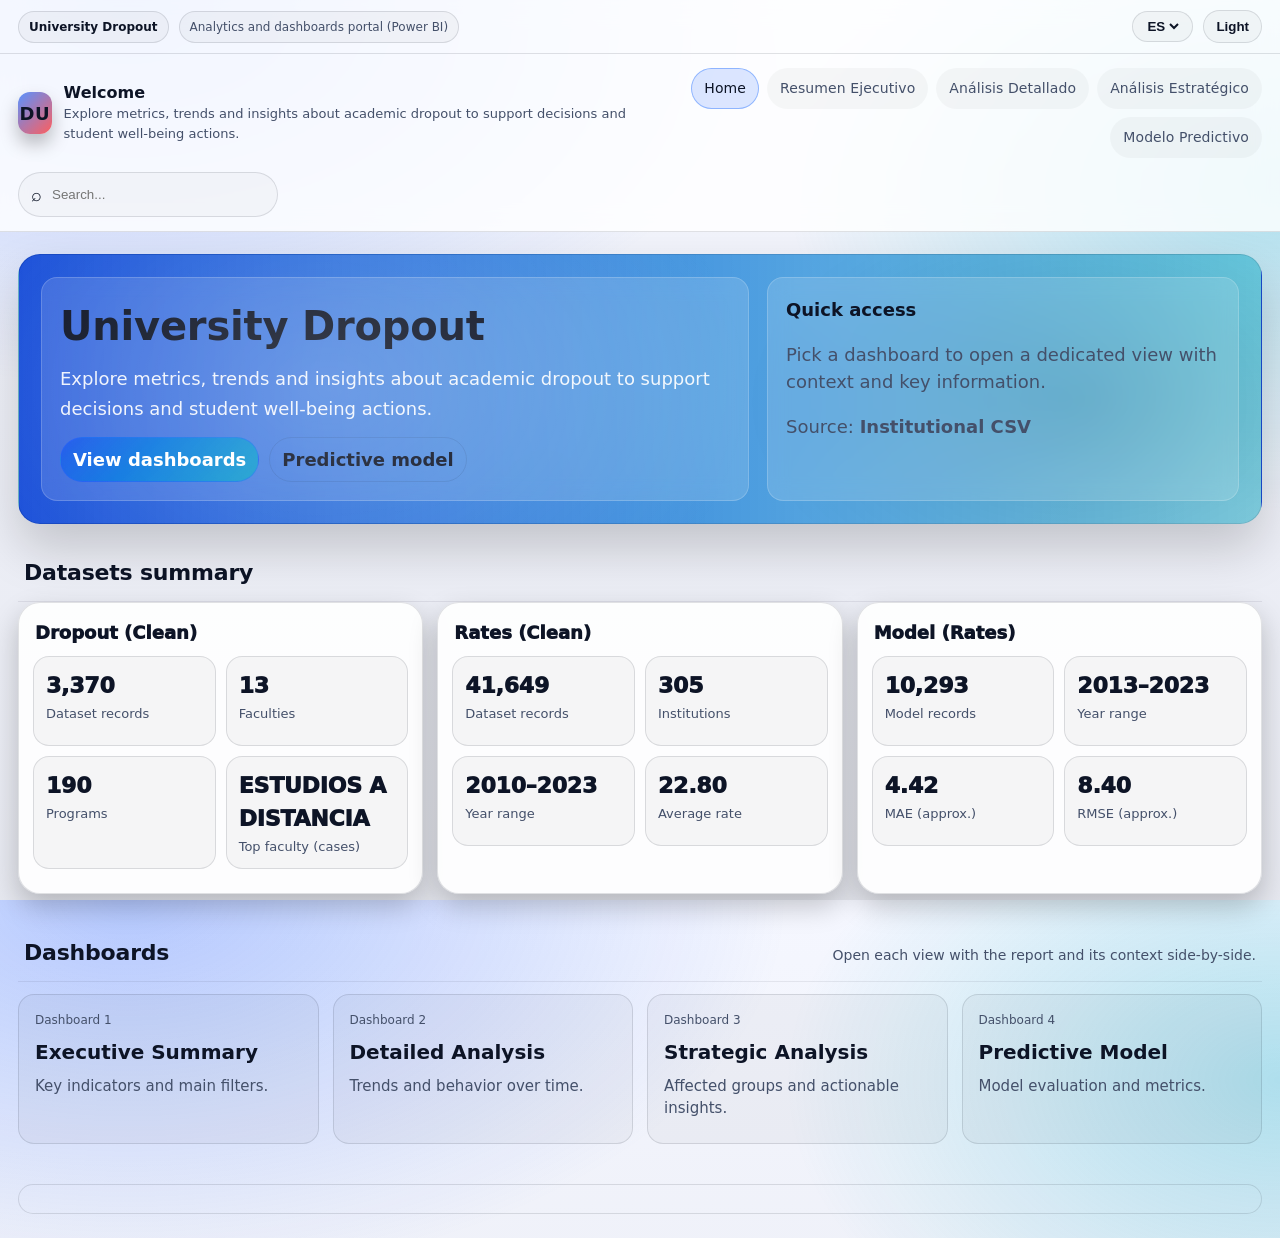
==== web/index.html @ d369e5f2 "Proyecto desercion completo" ====
<!doctype html>
<html lang="es" data-theme="dark">
  <head>
    <meta charset="utf-8" />
    <meta name="viewport" content="width=device-width, initial-scale=1" />
    <title>Deserción Universitaria | Portal</title>
    <meta
      name="description"
      content="Bienvenida y acceso a los 4 dashboards de Deserción Universitaria en Power BI."
    />
    <link rel="stylesheet" href="style.css" />
    <script src="app.js" defer></script>
  </head>
  <body>
    <header class="site-header">
      <div class="container utility-bar">
        <div class="utility-left">
          <span class="pill">
            <strong data-i18n="home.title">Deserción Universitaria</strong>
          </span>
          <span class="pill muted" data-i18n="home.subtitle">
            Portal de análisis y dashboards (Power BI)
          </span>
        </div>
        <div class="utility-right">
          <div class="control">
            <label class="sr-only" for="lang" data-i18n="ui.lang">Idioma</label>
            <select id="lang" data-lang-select aria-label="Idioma">
              <option value="es">ES</option>
              <option value="en">EN</option>
            </select>
          </div>
          <button class="btn" type="button" data-theme-toggle aria-pressed="true">
            Oscuro
          </button>
        </div>
      </div>

      <div class="container header-inner">
        <div class="brand">
          <div class="brand-mark" aria-hidden="true">DU</div>
          <div class="brand-text">
            <div class="brand-title" data-i18n="home.welcomeTitle">Bienvenido(a)</div>
            <div class="brand-subtitle" data-i18n="home.welcomeBody">
              Explora métricas, tendencias y hallazgos sobre deserción académica.
            </div>
          </div>
        </div>

        <nav class="top-nav" aria-label="Navegación principal">
          <a class="nav-link is-active" href="index.html" data-i18n="nav.home">Inicio</a>
          <a class="nav-link" href="dashboard-1.html">Resumen Ejecutivo</a>
          <a class="nav-link" href="dashboard-2.html">Análisis Detallado</a>
          <a class="nav-link" href="dashboard-3.html">Análisis Estratégico</a>
          <a class="nav-link" href="dashboard-4.html">Modelo Predictivo</a>
        </nav>
      </div>

      <div class="container" style="padding: 0 18px 14px">
        <div class="search" role="search" aria-label="Buscar (local)">
          <span aria-hidden="true">⌕</span>
          <input
            type="search"
            id="q"
            data-i18n-placeholder="ui.search"
            placeholder="Buscar..."
            aria-label="Buscar"
            data-card-search
          />
        </div>
      </div>
    </header>

    <main class="container" data-load-summary>
      <div
        data-summary-scope="desercion"
        data-csv="../data_lake/processed/dataset_desercion_clean.csv"
        data-error-target="[data-summary-error='desercion']"
      ></div>
      <div
        data-summary-scope="tasas"
        data-csv="../data_lake/processed/dataset_tasas_clean.csv"
        data-error-target="[data-summary-error='tasas']"
      ></div>
      <div
        data-summary-scope="modelo"
        data-csv="../data_lake/processed/modelo_tasas.csv"
        data-error-target="[data-summary-error='modelo']"
      ></div>
      <section class="hero">
        <div class="hero-banner">
          <div class="hero-content">
            <div class="hero-copy">
              <h1 data-i18n="home.title">Deserción Universitaria</h1>
              <p data-i18n="home.welcomeBody">
                Explora métricas, tendencias y hallazgos sobre deserción académica para apoyar
                decisiones y acciones de bienestar estudiantil.
              </p>
              <div class="hero-actions">
                <a class="btn btn-primary" href="dashboard-1.html" data-i18n="home.cta.dashboards"
                  >Ver dashboards</a
                >
                <a class="btn btn-ghost" href="dashboard-4.html" data-i18n="home.cta.model"
                  >Modelo predictivo</a
                >
              </div>
            </div>
            <div class="hero-panel">
              <div class="hero-panel-title" data-i18n="home.quick">Acceso rápido</div>
              <p class="muted" data-i18n="home.quickBody">
                Selecciona uno de los dashboards para abrirlo en una vista con información y
                contexto.
              </p>
              <p class="muted" style="margin: 10px 0 0">
                <span data-i18n="kpi.updated">Fuente</span>:
                <strong data-i18n="kpi.updated.value">CSV institucional</strong>
              </p>
            </div>
          </div>
        </div>
      </section>

      <section class="section">
        <div class="section-head">
          <h2 class="section-title" data-i18n="section.datasets.title">Resumen de datasets</h2>
        </div>

        <div class="dataset-grid" aria-label="Resumen de datasets">
          <article class="dataset-card">
            <div class="dataset-head">
              <div class="dataset-title" data-i18n="section.desercion">Deserción (Clean)</div>
            </div>
            <div class="dataset-stats">
              <div class="stat">
                <div class="stat-value" data-kpi="desercion.records">—</div>
                <div class="stat-label" data-i18n="kpi.records">Registros en el dataset</div>
              </div>
              <div class="stat">
                <div class="stat-value" data-kpi="desercion.faculties">—</div>
                <div class="stat-label" data-i18n="label.faculties">Facultades</div>
              </div>
              <div class="stat">
                <div class="stat-value" data-kpi="desercion.programs">—</div>
                <div class="stat-label" data-i18n="label.programs">Programas</div>
              </div>
              <div class="stat">
                <div class="stat-value" data-kpi="desercion.topFaculty">—</div>
                <div class="stat-label" data-i18n="kpi.topFaculty">Facultad con más casos</div>
              </div>
            </div>
            <p class="muted" style="margin: 10px 2px 0" data-summary-error="desercion"></p>
          </article>

          <article class="dataset-card">
            <div class="dataset-head">
              <div class="dataset-title" data-i18n="section.tasas">Tasas (Clean)</div>
            </div>
            <div class="dataset-stats">
              <div class="stat">
                <div class="stat-value" data-kpi="tasas.records">—</div>
                <div class="stat-label" data-i18n="kpi.records">Registros en el dataset</div>
              </div>
              <div class="stat">
                <div class="stat-value" data-kpi="tasas.ies">—</div>
                <div class="stat-label" data-i18n="label.ies">IES</div>
              </div>
              <div class="stat">
                <div class="stat-value" data-kpi="tasas.yearRange">—</div>
                <div class="stat-label" data-i18n="label.yearRange">Rango de años</div>
              </div>
              <div class="stat">
                <div class="stat-value" data-kpi="tasas.avgRate">—</div>
                <div class="stat-label" data-i18n="label.avgRate">Tasa promedio</div>
              </div>
            </div>
            <p class="muted" style="margin: 10px 2px 0" data-summary-error="tasas"></p>
          </article>

          <article class="dataset-card">
            <div class="dataset-head">
              <div class="dataset-title" data-i18n="section.modelo">Modelo (Tasas)</div>
            </div>
            <div class="dataset-stats">
              <div class="stat">
                <div class="stat-value" data-kpi="modelo.records">—</div>
                <div class="stat-label" data-i18n="label.modelRecords">Registros del modelo</div>
              </div>
              <div class="stat">
                <div class="stat-value" data-kpi="modelo.yearRange">—</div>
                <div class="stat-label" data-i18n="label.yearRange">Rango de años</div>
              </div>
              <div class="stat">
                <div class="stat-value" data-kpi="modelo.mae">—</div>
                <div class="stat-label" data-i18n="label.mae">MAE (aprox.)</div>
              </div>
              <div class="stat">
                <div class="stat-value" data-kpi="modelo.rmse">—</div>
                <div class="stat-label" data-i18n="label.rmse">RMSE (aprox.)</div>
              </div>
            </div>
            <p class="muted" style="margin: 10px 2px 0" data-summary-error="modelo"></p>
          </article>
        </div>
      </section>

      <section class="section">
        <div class="section-head">
          <h2 class="section-title" data-i18n="cards.section">Dashboards</h2>
          <p class="section-subtitle muted" data-i18n="section.dashboards.subtitle">
            Abre cada vista con el reporte y su contexto al lado.
          </p>
        </div>

        <section class="cards" aria-label="Dashboards">
        <a class="card" href="dashboard-1.html" data-card>
          <div class="card-kicker">Dashboard 1</div>
          <div class="card-title" data-i18n="card.1.title">Resumen Ejecutivo</div>
          <div class="card-desc">
            <span data-i18n="card.1.desc">Indicadores clave y filtros principales.</span>
          </div>
        </a>
        <a class="card" href="dashboard-2.html" data-card>
          <div class="card-kicker">Dashboard 2</div>
          <div class="card-title" data-i18n="card.2.title">Análisis Detallado</div>
          <div class="card-desc">
            <span data-i18n="card.2.desc">Tendencias y comportamiento en el tiempo.</span>
          </div>
        </a>
        <a class="card" href="dashboard-3.html" data-card>
          <div class="card-kicker">Dashboard 3</div>
          <div class="card-title" data-i18n="card.3.title">Análisis Estratégico</div>
          <div class="card-desc">
            <span data-i18n="card.3.desc">Grupos afectados e insights accionables.</span>
          </div>
        </a>
        <a class="card" href="dashboard-4.html" data-card>
          <div class="card-kicker">Dashboard 4</div>
          <div class="card-title" data-i18n="card.4.title">Modelo Predictivo</div>
          <div class="card-desc">
            <span data-i18n="card.4.desc">Evaluación del modelo y métricas.</span>
          </div>
        </a>
        </section>
      </section>

      <footer class="site-footer">
        <div class="footer-inner">
        </div>
      </footer>
    </main>
  </body>
</html>
---- web/style.css ----
:root {
  --radius: 16px;
  --radius-2: 22px;
  --shadow: 0 12px 28px rgba(0, 0, 0, 0.22);
  --shadow-2: 0 24px 50px rgba(0, 0, 0, 0.18);
  --focus: 0 0 0 3px rgba(79, 140, 255, 0.32);
}

html[data-theme="dark"] {
  --bg: #0b1220;
  --surface: rgba(255, 255, 255, 0.04);
  --surface-2: rgba(255, 255, 255, 0.06);
  --panel: rgba(15, 27, 51, 0.88);
  --panel-2: rgba(13, 23, 48, 0.86);
  --text: #e8edf7;
  --muted: #b6c2e0;
  --border: rgba(255, 255, 255, 0.12);
  --accent: #4f8cff;
  --accent-2: #19d3c5;
  --header: rgba(11, 18, 32, 0.78);
}

html[data-theme="light"] {
  --bg: #f5f7ff;
  --surface: rgba(0, 0, 0, 0.03);
  --surface-2: rgba(0, 0, 0, 0.05);
  --panel: rgba(255, 255, 255, 0.9);
  --panel-2: rgba(255, 255, 255, 0.86);
  --text: #0d1426;
  --muted: #44506a;
  --border: rgba(13, 20, 38, 0.12);
  --accent: #1d5cff;
  --accent-2: #00a8c6;
  --header: rgba(255, 255, 255, 0.82);
}

*,
*::before,
*::after {
  box-sizing: border-box;
  transition: color 150ms ease, background-color 150ms ease, border-color 150ms ease;
}

html,
body {
  height: 100%;
}

body {
  margin: 0;
  font-family: ui-sans-serif, system-ui, -apple-system, "Segoe UI", Roboto, Arial,
    "Noto Sans", "Liberation Sans", sans-serif;
  font-size: 18px;
  line-height: 1.5;
  color: var(--text);
  background: radial-gradient(
      1200px 700px at 10% 0%,
      color-mix(in srgb, var(--accent), transparent 70%) 0%,
      transparent 55%
    ),
    radial-gradient(
      900px 600px at 100% 20%,
      color-mix(in srgb, var(--accent-2), transparent 72%) 0%,
      transparent 55%
    ),
    linear-gradient(180deg, var(--bg), color-mix(in srgb, var(--bg), #000 6%));
}

a {
  color: inherit;
  text-decoration: none;
}

code {
  font-family: ui-monospace, SFMono-Regular, Menlo, Monaco, Consolas, "Liberation Mono",
    "Courier New", monospace;
  font-size: 0.95em;
}

.muted {
  color: var(--muted);
}

.container {
  width: 100%;
  max-width: 1380px;
  margin: 0 auto;
  padding: 0 18px;
}

.sr-only {
  position: absolute;
  width: 1px;
  height: 1px;
  padding: 0;
  margin: -1px;
  overflow: hidden;
  clip: rect(0, 0, 0, 0);
  white-space: nowrap;
  border: 0;
}

.site-header {
  position: sticky;
  top: 0;
  z-index: 50;
  background: var(--header);
  border-bottom: 1px solid var(--border);
  backdrop-filter: blur(12px);
}

.header-inner {
  display: flex;
  align-items: center;
  justify-content: space-between;
  gap: 18px;
  padding: 14px 18px;
}

.utility-bar {
  display: flex;
  align-items: center;
  justify-content: space-between;
  gap: 12px;
  padding: 10px 18px;
  border-bottom: 1px solid var(--border);
}

.utility-left {
  display: flex;
  align-items: center;
  gap: 10px;
  min-width: 0;
}

.pill {
  display: inline-flex;
  align-items: center;
  gap: 8px;
  padding: 6px 10px;
  border-radius: 999px;
  border: 1px solid var(--border);
  background: var(--surface);
  color: var(--muted);
  font-size: 12px;
}

.pill strong {
  color: var(--text);
}

.utility-right {
  display: flex;
  align-items: center;
  gap: 10px;
}

.control {
  display: inline-flex;
  align-items: center;
  gap: 8px;
  padding: 6px 10px;
  border-radius: 999px;
  border: 1px solid var(--border);
  background: var(--surface);
}

.control label {
  font-size: 12px;
  color: var(--muted);
}

.control select {
  border: none;
  background: transparent;
  color: var(--text);
  font-weight: 700;
  outline: none;
}

.btn {
  border: 1px solid var(--border);
  background: var(--surface);
  color: var(--text);
  padding: 8px 12px;
  border-radius: 999px;
  cursor: pointer;
  font-weight: 800;
}

.btn.btn-primary {
  background: linear-gradient(
    135deg,
    color-mix(in srgb, var(--accent), #000 8%),
    color-mix(in srgb, var(--accent-2), transparent 25%)
  );
  border-color: color-mix(in srgb, var(--accent), transparent 55%);
  color: #fff;
}

.btn.btn-ghost {
  background: transparent;
  border-color: color-mix(in srgb, var(--border), transparent 20%);
}

.btn.btn-ghost:hover {
  background: var(--surface);
}

.btn:focus-visible {
  outline: none;
  box-shadow: var(--focus);
}

.search {
  display: inline-flex;
  align-items: center;
  gap: 8px;
  border: 1px solid var(--border);
  background: color-mix(in srgb, var(--surface), transparent 30%);
  border-radius: 999px;
  padding: 8px 12px;
  min-width: 260px;
}

.search input {
  width: 100%;
  border: none;
  outline: none;
  background: transparent;
  color: var(--text);
}

.brand {
  display: flex;
  align-items: center;
  gap: 12px;
  min-width: 240px;
}

.brand-mark {
  width: 42px;
  height: 42px;
  border-radius: 12px;
  display: grid;
  place-items: center;
  font-weight: 800;
  letter-spacing: 0.5px;
  background: linear-gradient(135deg, rgba(79, 140, 255, 0.95), rgba(255, 77, 77, 0.9));
  box-shadow: 0 10px 18px rgba(0, 0, 0, 0.25);
}

.brand-title {
  font-weight: 800;
  font-size: 16px;
  line-height: 1.2;
}

.brand-subtitle {
  font-size: 13px;
  color: var(--muted);
  margin-top: 2px;
}

.top-nav {
  display: flex;
  flex-wrap: wrap;
  align-items: center;
  justify-content: flex-end;
  gap: 8px;
}

.nav-link {
  padding: 9px 12px;
  border-radius: 999px;
  border: 1px solid transparent;
  color: var(--muted);
  background: var(--surface);
  font-size: 14px;
  letter-spacing: 0.1px;
}

.nav-link:hover {
  border-color: rgba(255, 255, 255, 0.18);
  color: var(--text);
}

.nav-link.is-active {
  border-color: rgba(79, 140, 255, 0.55);
  background: color-mix(in srgb, var(--accent), transparent 85%);
  color: var(--text);
}

.hero {
  padding: 22px 0 14px;
}

.hero-banner {
  position: relative;
  overflow: hidden;
  border-radius: var(--radius-2);
  border: 1px solid var(--border);
  background: linear-gradient(
      90deg,
      color-mix(in srgb, var(--accent), #000 15%),
      color-mix(in srgb, var(--accent-2), transparent 55%)
    ),
    radial-gradient(800px 420px at 20% 10%, rgba(255, 255, 255, 0.22), transparent 60%),
    radial-gradient(600px 380px at 85% 55%, rgba(0, 0, 0, 0.25), transparent 55%);
  box-shadow: var(--shadow-2);
  min-height: 240px;
}

.hero-banner::after {
  content: "";
  position: absolute;
  inset: 0;
  background: radial-gradient(700px 500px at 25% 50%, rgba(255, 255, 255, 0.18), transparent 60%);
  pointer-events: none;
}

.hero-content {
  position: relative;
  padding: 22px;
  display: grid;
  grid-template-columns: 1.2fr 0.8fr;
  gap: 18px;
}

.hero-copy {
  padding: 18px;
  border-radius: var(--radius);
  background: rgba(255, 255, 255, 0.14);
  border: 1px solid rgba(255, 255, 255, 0.18);
  backdrop-filter: blur(10px);
}

.hero-copy h1 {
  margin: 0 0 8px;
  font-size: 40px;
  letter-spacing: -0.2px;
}

.hero-copy p {
  margin: 0;
  color: rgba(255, 255, 255, 0.92);
  line-height: 1.65;
}

.hero-actions {
  margin-top: 14px;
  display: flex;
  flex-wrap: wrap;
  gap: 10px;
}

.hero-panel {
  padding: 18px;
  border-radius: var(--radius);
  background: rgba(255, 255, 255, 0.14);
  border: 1px solid rgba(255, 255, 255, 0.18);
  backdrop-filter: blur(10px);
}

.hero-panel-title {
  font-weight: 900;
  margin-bottom: 6px;
}

.section {
  padding: 8px 0 6px;
}

.section-head {
  display: flex;
  align-items: baseline;
  justify-content: space-between;
  gap: 14px;
  padding: 10px 6px 12px;
  border-bottom: 1px solid color-mix(in srgb, var(--border), transparent 35%);
}

.section-title {
  margin: 0;
  font-size: 22px;
  letter-spacing: -0.2px;
}

.section-subtitle {
  margin: 0;
  font-size: 14px;
}

.dataset-grid {
  display: grid;
  grid-template-columns: repeat(3, minmax(0, 1fr));
  gap: 14px;
  padding: 0 0 18px;
}

.dataset-card {
  border-radius: var(--radius-2);
  border: 1px solid var(--border);
  background: var(--panel);
  box-shadow: var(--shadow);
  padding: 14px;
}

.dataset-head {
  display: flex;
  align-items: baseline;
  justify-content: space-between;
  gap: 12px;
  padding: 2px 2px 10px;
}

.dataset-title {
  font-weight: 950;
  font-size: 18px;
}

.dataset-sub {
  font-size: 12px;
}

.dataset-stats {
  display: grid;
  grid-template-columns: repeat(2, minmax(0, 1fr));
  gap: 10px;
}

.stat {
  border-radius: var(--radius);
  border: 1px solid var(--border);
  background: var(--surface);
  padding: 12px;
  min-height: 90px;
}

.stat-value {
  font-weight: 950;
  font-size: 22px;
  letter-spacing: -0.2px;
}

.stat-label {
  margin-top: 4px;
  color: var(--muted);
  font-size: 13px;
  line-height: 1.25;
}

.cards {
  display: grid;
  grid-template-columns: repeat(4, minmax(0, 1fr));
  gap: 14px;
  padding: 12px 0 26px;
}

.card {
  display: block;
  border-radius: var(--radius);
  padding: 16px;
  border: 1px solid var(--border);
  background: var(--surface);
  transition: transform 120ms ease, border-color 120ms ease, background 120ms ease;
  min-height: 150px;
}

.card:hover {
  transform: translateY(-2px);
  border-color: rgba(79, 140, 255, 0.45);
  background: color-mix(in srgb, var(--accent), transparent 90%);
}

.card-kicker {
  font-size: 12px;
  color: var(--muted);
}

.card-title {
  margin-top: 8px;
  font-weight: 900;
  font-size: 20px;
}

.card-desc {
  margin-top: 8px;
  color: var(--muted);
  line-height: 1.5;
  font-size: 15px;
}

.page-head {
  padding: 18px 0 8px;
}

.page-head h1 {
  margin: 0 0 6px;
  font-size: 30px;
  letter-spacing: -0.2px;
}

.page-head p {
  margin: 0;
}

.embed {
  width: 100%;
  display: flex;
  justify-content: center;
  padding: 10px 0 28px;
}

.embed iframe {
  max-width: 100%;
  border-radius: 12px;
  box-shadow: var(--shadow);
  background: #fff;
}

.dash-layout {
  display: grid;
  grid-template-columns: 2.15fr 0.55fr;
  gap: 14px;
  padding: 8px 0 26px;
  align-items: start;
}

.dash-main {
  min-width: 0;
}

.dash-sidebar {
  position: sticky;
  top: 118px;
  align-self: start;
  border-radius: var(--radius-2);
  border: 1px solid var(--border);
  background: var(--panel);
  box-shadow: var(--shadow);
  padding: 14px;
}

.side-title {
  font-weight: 950;
  margin: 6px 0 12px;
  font-size: 18px;
}

.side-block {
  border-radius: var(--radius);
  border: 1px solid var(--border);
  background: var(--surface);
  padding: 12px;
  margin-top: 10px;
}

.side-block h3 {
  margin: 0 0 6px;
  font-size: 14px;
}

.side-block p {
  margin: 0;
  color: var(--muted);
  line-height: 1.6;
  font-size: 14px;
}

.side-kpis {
  margin-top: 10px;
  display: grid;
  grid-template-columns: 1fr;
  gap: 10px;
}

.mini-kpi {
  border-radius: var(--radius);
  border: 1px solid var(--border);
  background: var(--surface);
  padding: 10px 12px;
}

.mini-kpi .value {
  font-weight: 950;
  font-size: 18px;
}

.mini-kpi .label {
  color: var(--muted);
  font-size: 13px;
  margin-top: 2px;
}

.site-footer {
  padding: 8px 0 24px;
}

.footer-inner {
  padding: 14px 16px;
  border-radius: var(--radius);
  border: 1px solid var(--border);
  background: rgba(255, 255, 255, 0.03);
}

@media (max-width: 980px) {
  .hero-content {
    grid-template-columns: 1fr;
  }
  .dataset-grid {
    grid-template-columns: 1fr;
  }
  .cards {
    grid-template-columns: repeat(2, minmax(0, 1fr));
  }
  .dash-layout {
    grid-template-columns: 1fr;
  }
  .dash-sidebar {
    position: static;
  }
}

@media (max-width: 560px) {
  .header-inner {
    flex-direction: column;
    align-items: stretch;
  }
  .brand {
    min-width: 0;
  }
  .top-nav {
    justify-content: flex-start;
  }
  .cards {
    grid-template-columns: 1fr;
  }
  .search {
    min-width: 0;
    width: 100%;
  }
}

@media (min-width: 1400px) {
  body {
    font-size: 19px;
  }
  .page-head h1 {
    font-size: 32px;
  }
}
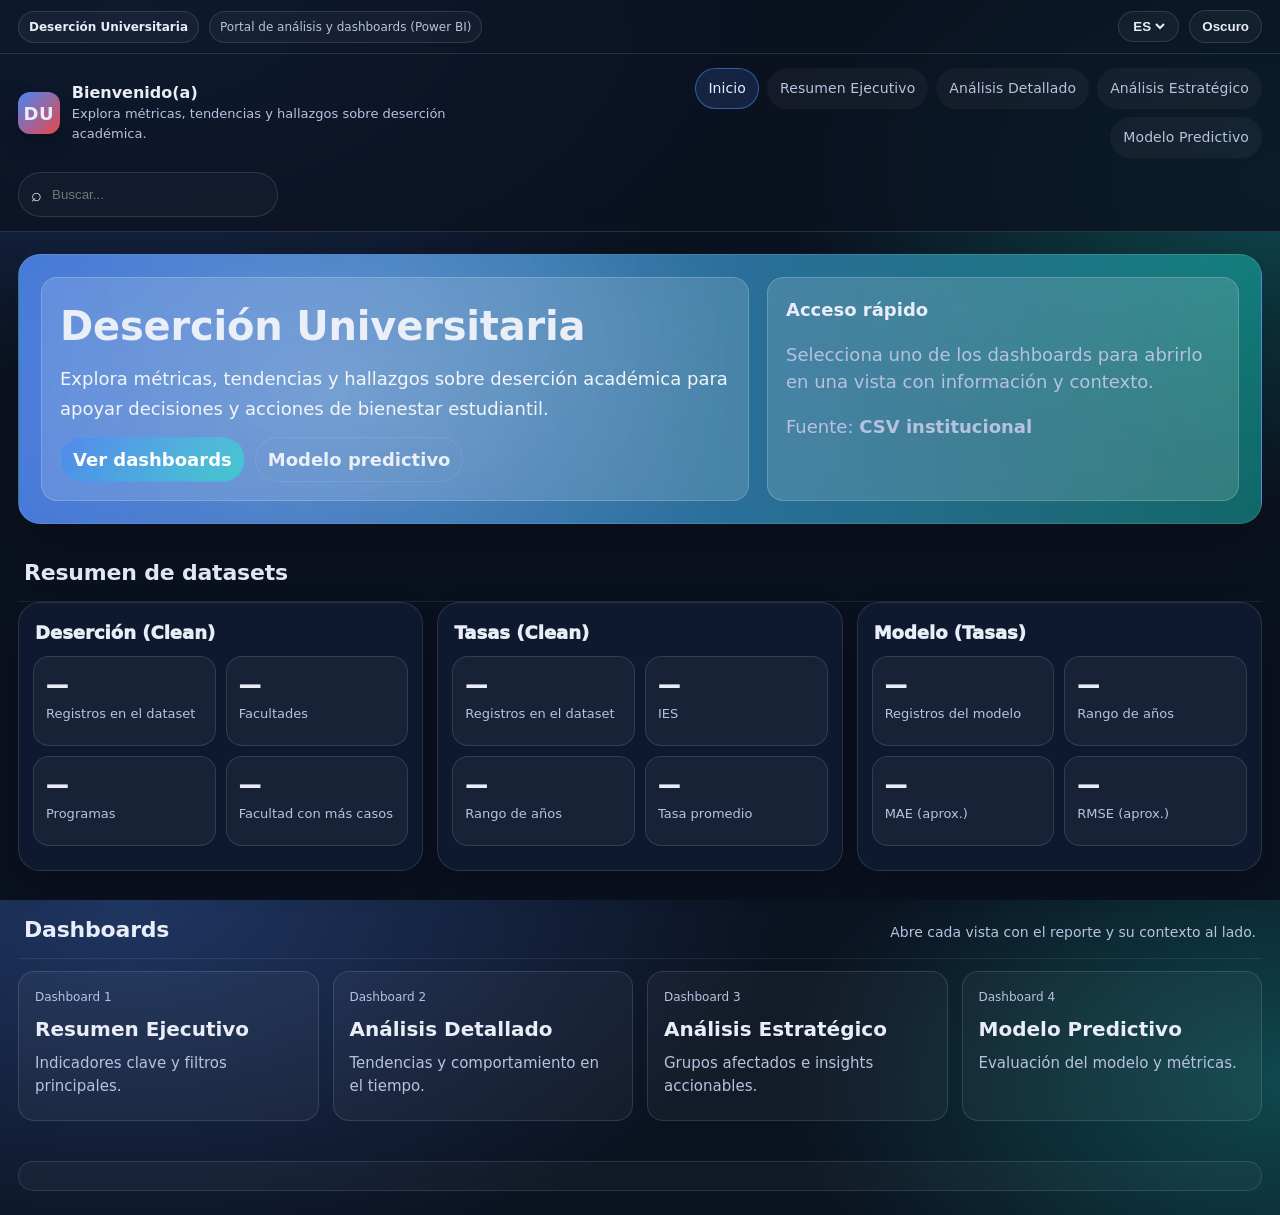
==== commit 472ff08a: "proyecto final" ====
--- a/web/index.html
+++ b/web/index.html
@@ -74,17 +74,17 @@
     <main class="container" data-load-summary>
       <div
         data-summary-scope="desercion"
-        data-csv="../data_lake/processed/dataset_desercion_clean.csv"
+        data-csv="data/dataset_desercion_clean.csv"
         data-error-target="[data-summary-error='desercion']"
       ></div>
       <div
         data-summary-scope="tasas"
-        data-csv="../data_lake/processed/dataset_tasas_clean.csv"
+        data-csv="data/dataset_tasas_clean.csv"
         data-error-target="[data-summary-error='tasas']"
       ></div>
       <div
         data-summary-scope="modelo"
-        data-csv="../data_lake/processed/modelo_tasas.csv"
+        data-csv="data/modelo_tasas.csv"
         data-error-target="[data-summary-error='modelo']"
       ></div>
       <section class="hero">
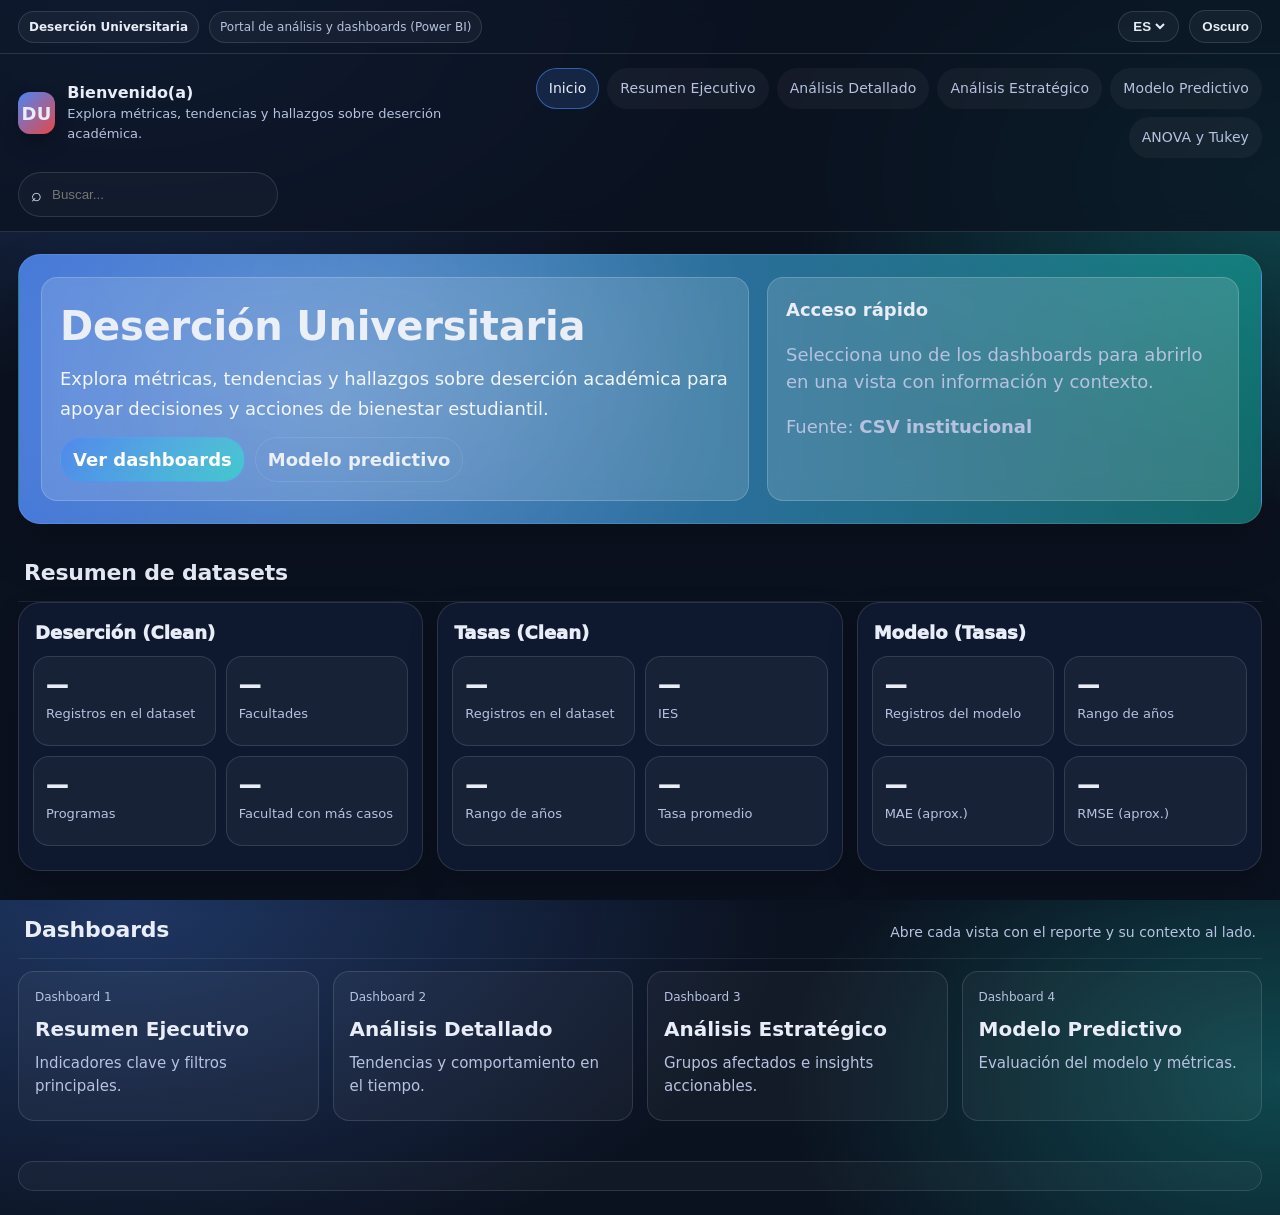
==== commit bd72a6b4: "Agrega modulo estadistico ANOVA y prueba Tukey" ====
--- a/web/index.html
+++ b/web/index.html
@@ -53,6 +53,7 @@
           <a class="nav-link" href="dashboard-2.html">Análisis Detallado</a>
           <a class="nav-link" href="dashboard-3.html">Análisis Estratégico</a>
           <a class="nav-link" href="dashboard-4.html">Modelo Predictivo</a>
+          <a class="nav-link" href="anova.html">ANOVA y Tukey</a>
         </nav>
       </div>
 
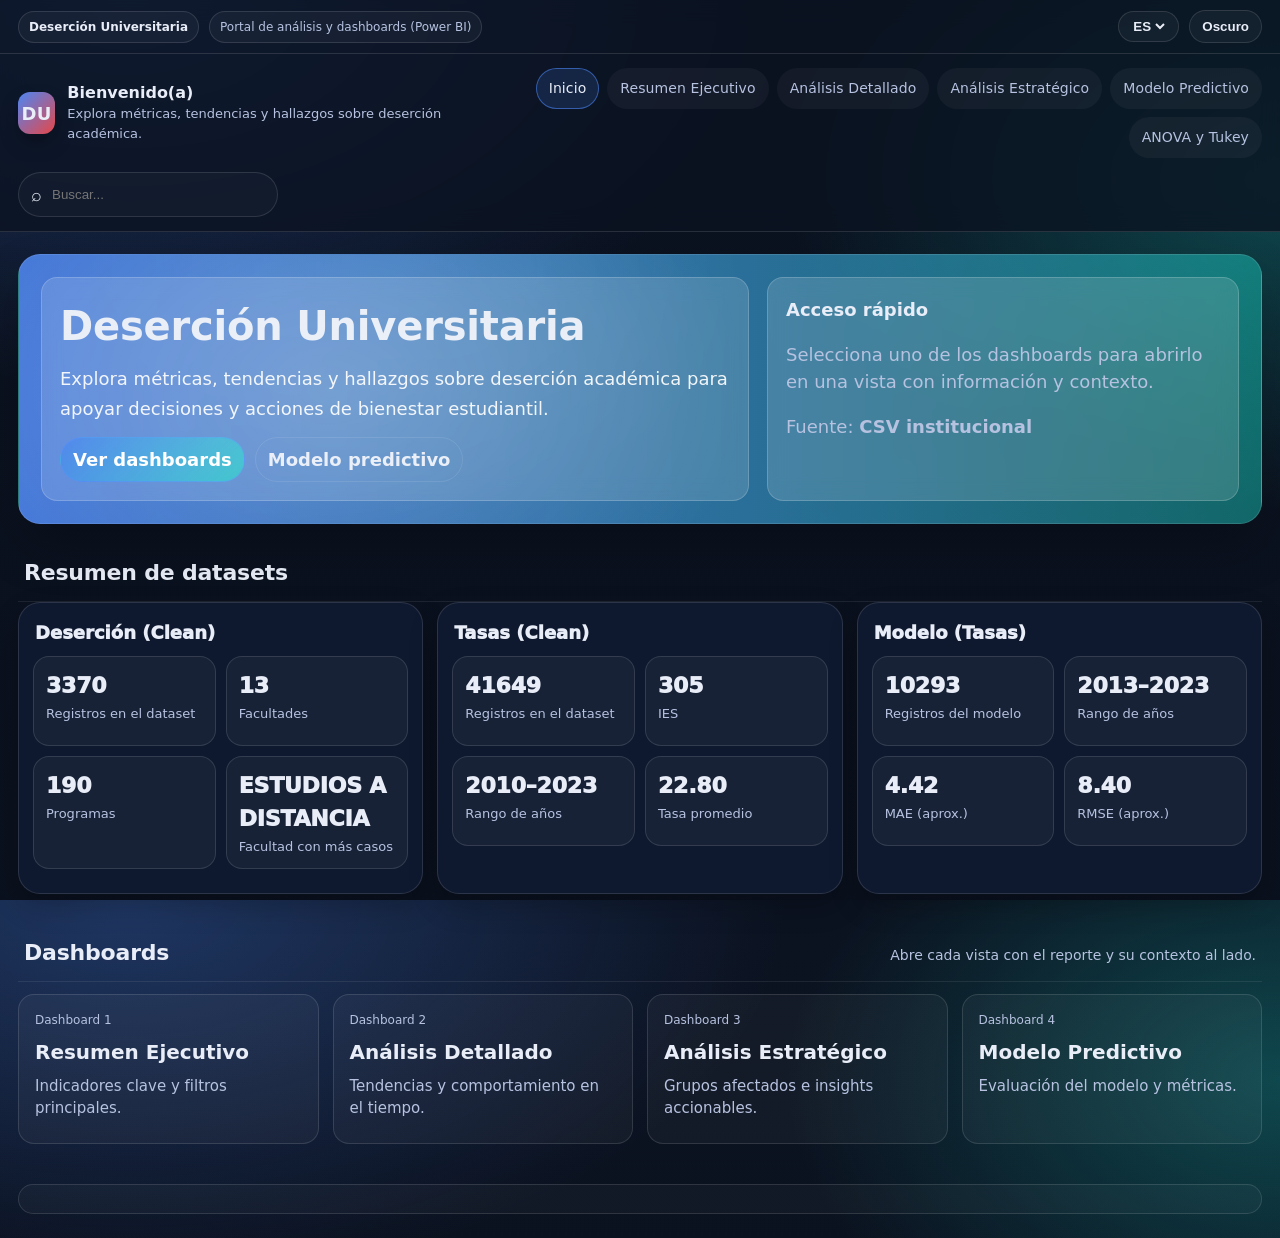
==== commit c931b5b6: "Arreglo final" ====
--- a/web/index.html
+++ b/web/index.html
@@ -9,7 +9,7 @@
       content="Bienvenida y acceso a los 4 dashboards de Deserción Universitaria en Power BI."
     />
     <link rel="stylesheet" href="style.css" />
-    <script src="app.js" defer></script>
+    <script src="app.js?v=20260521" defer></script>
   </head>
   <body>
     <header class="site-header">
